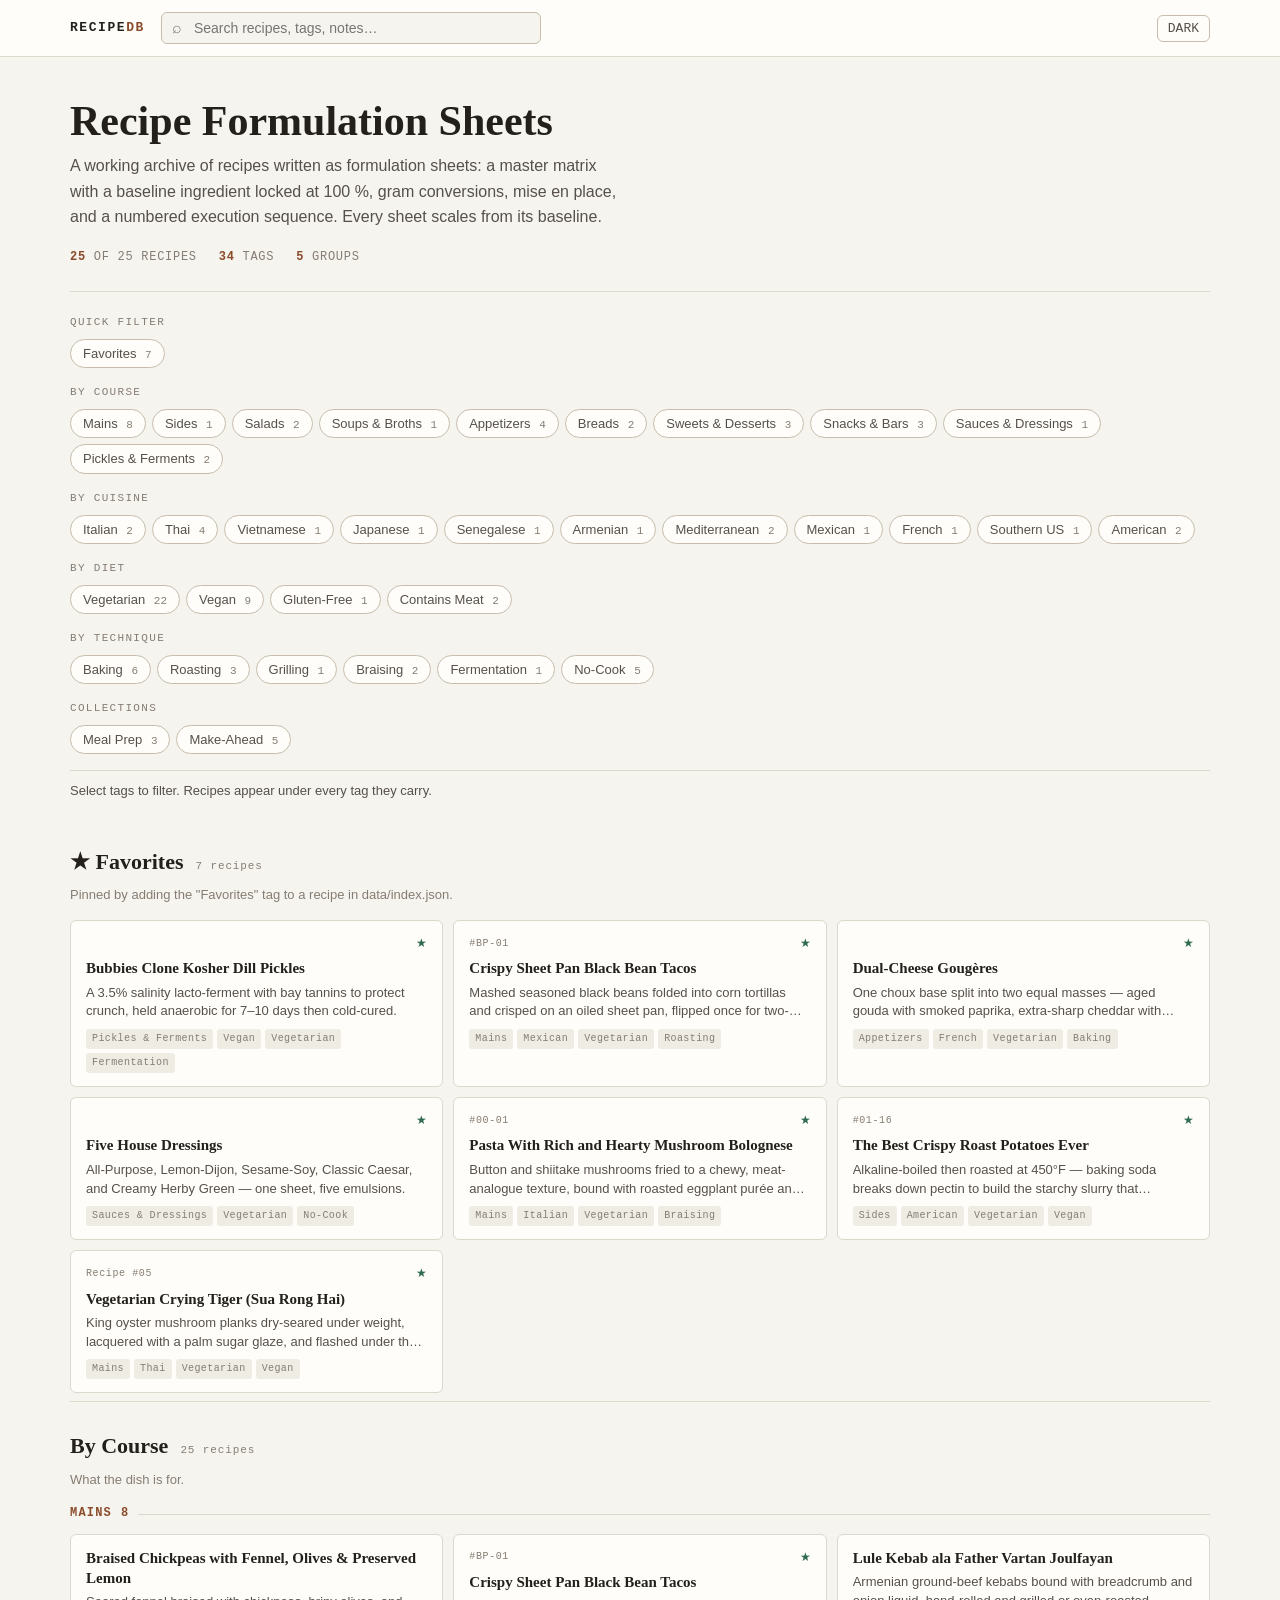
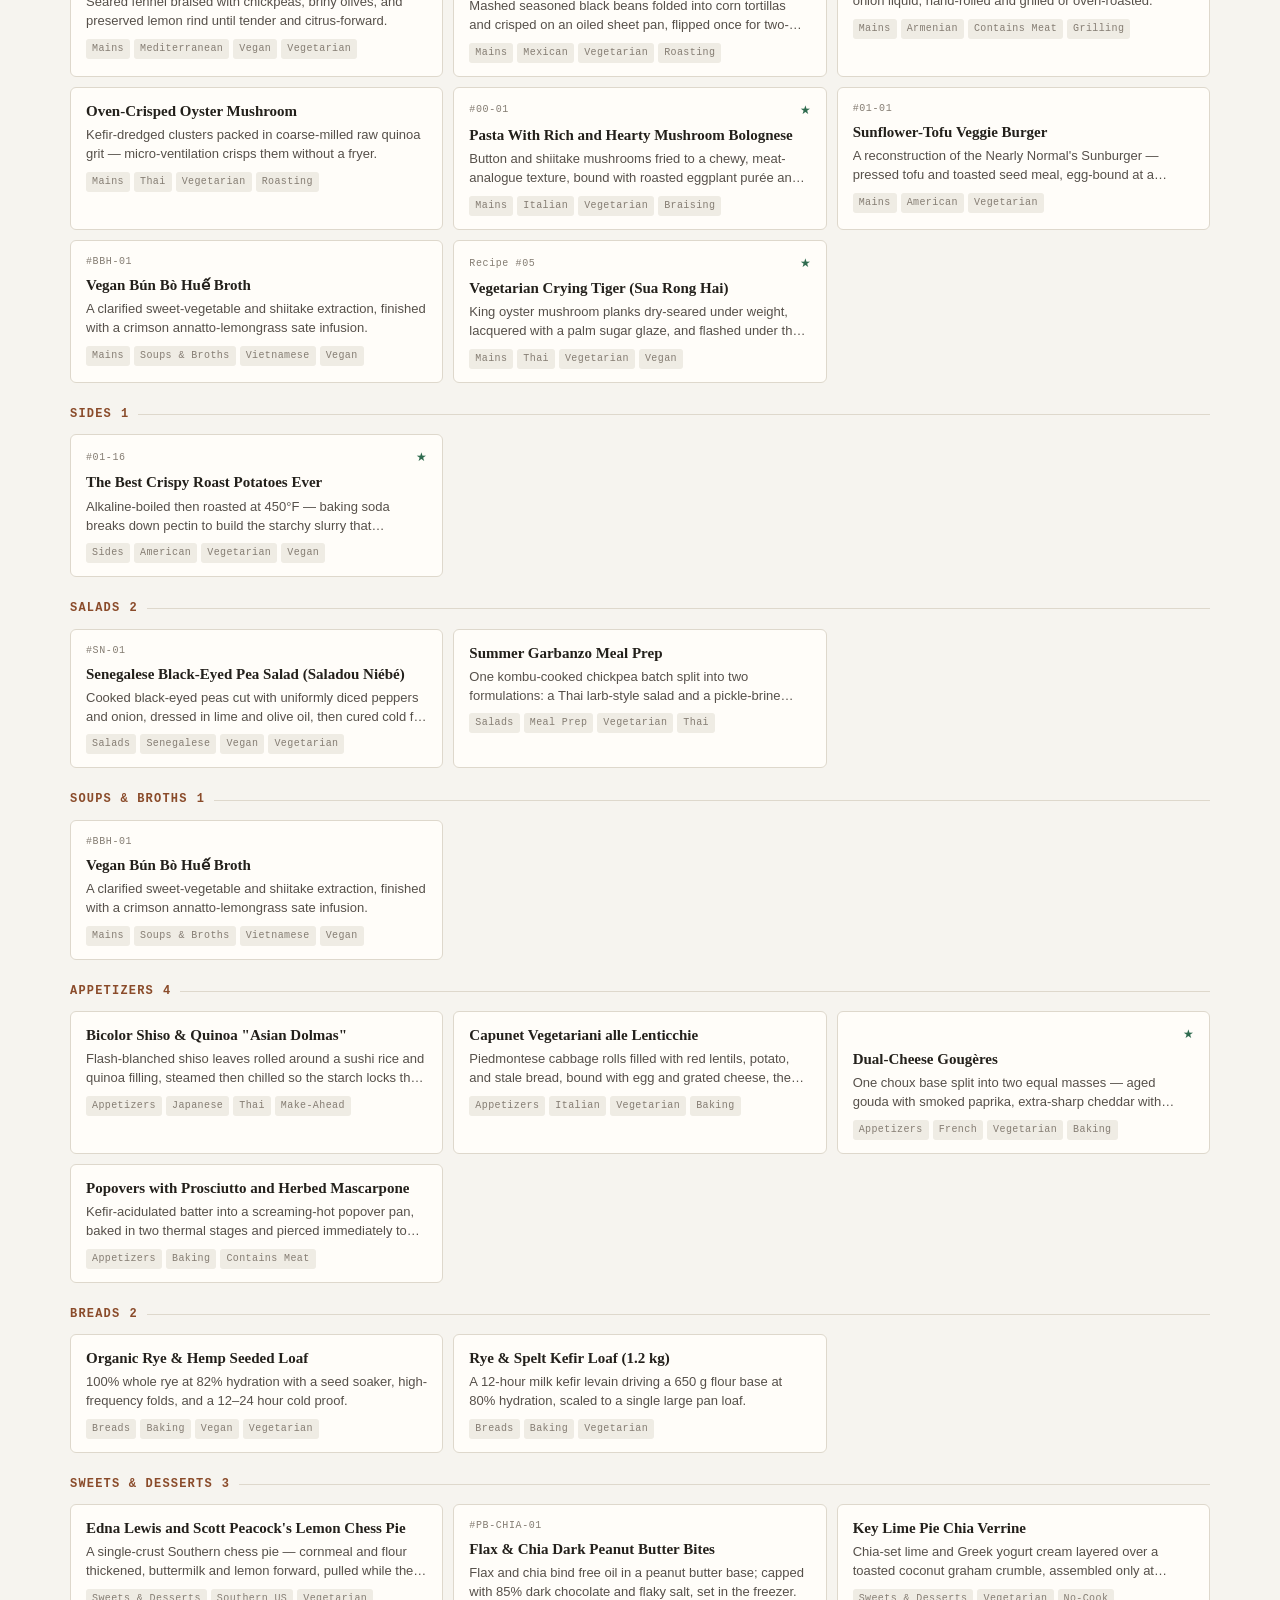
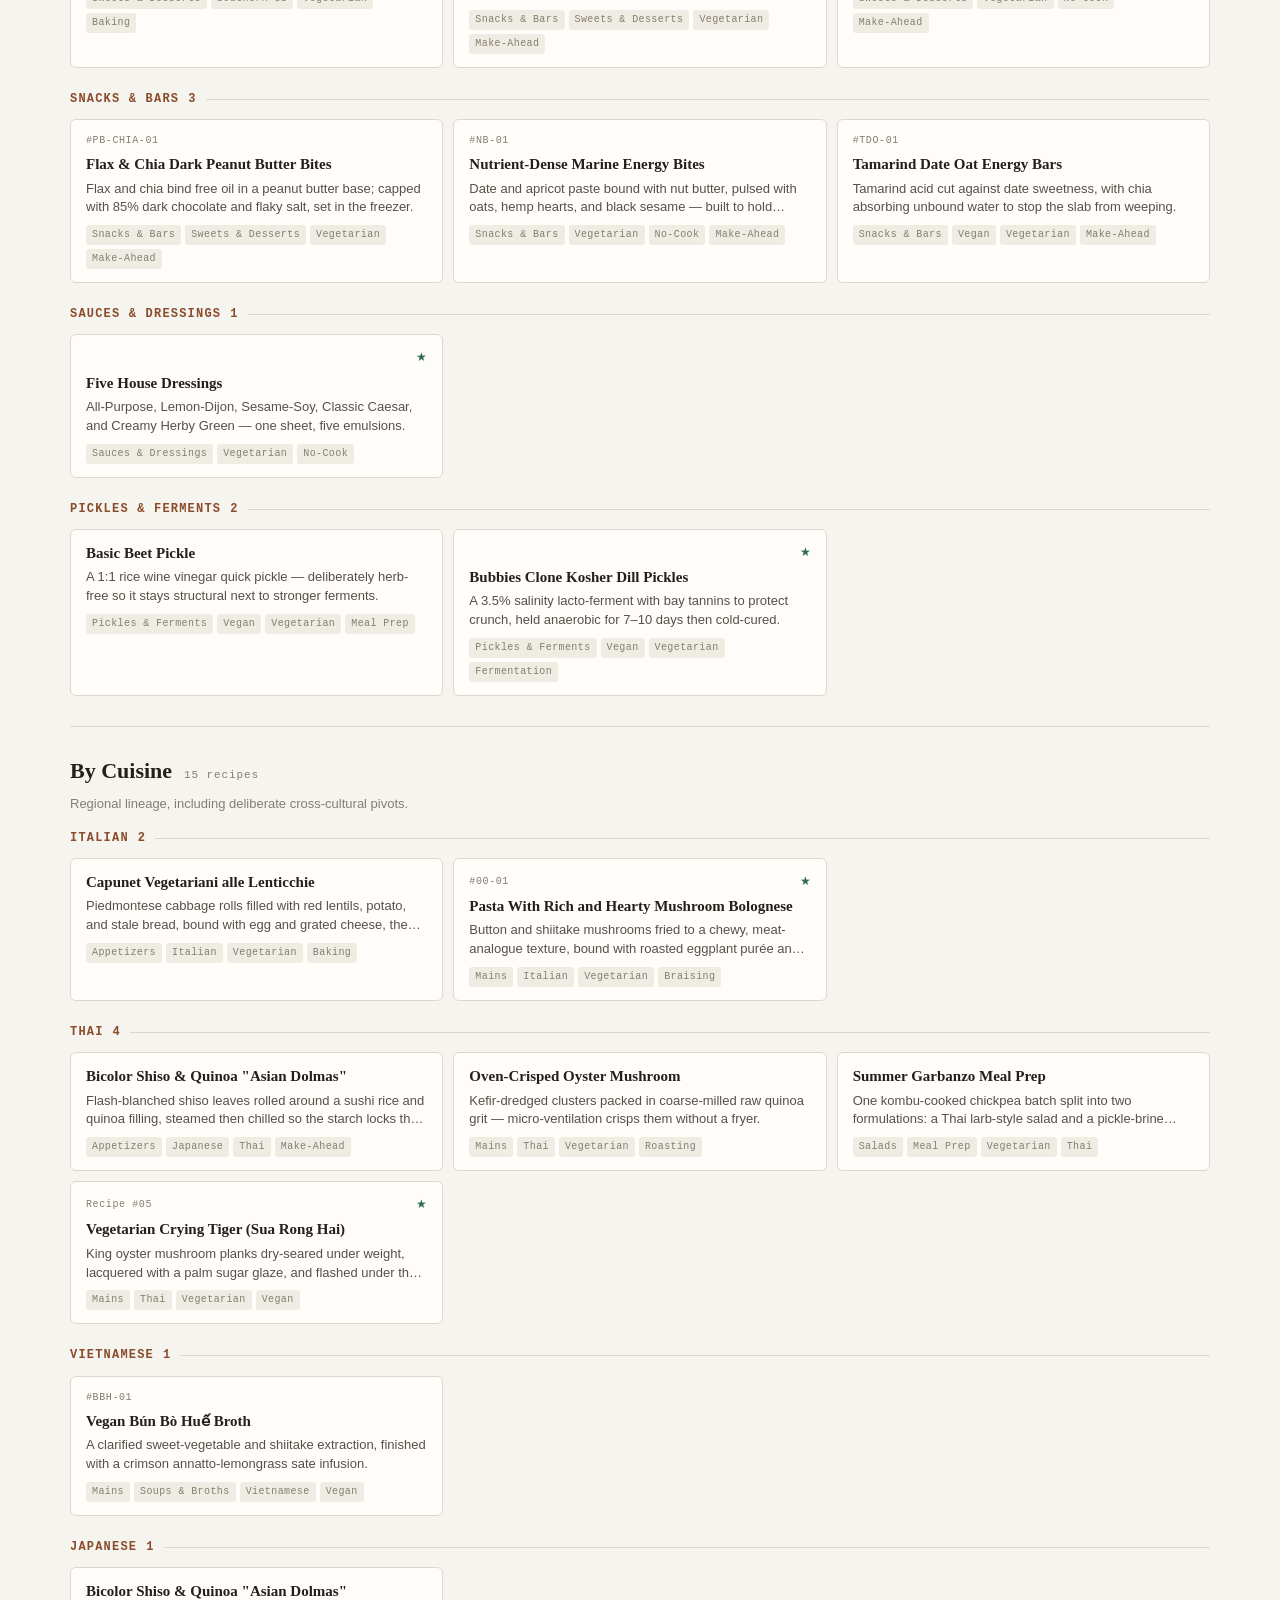
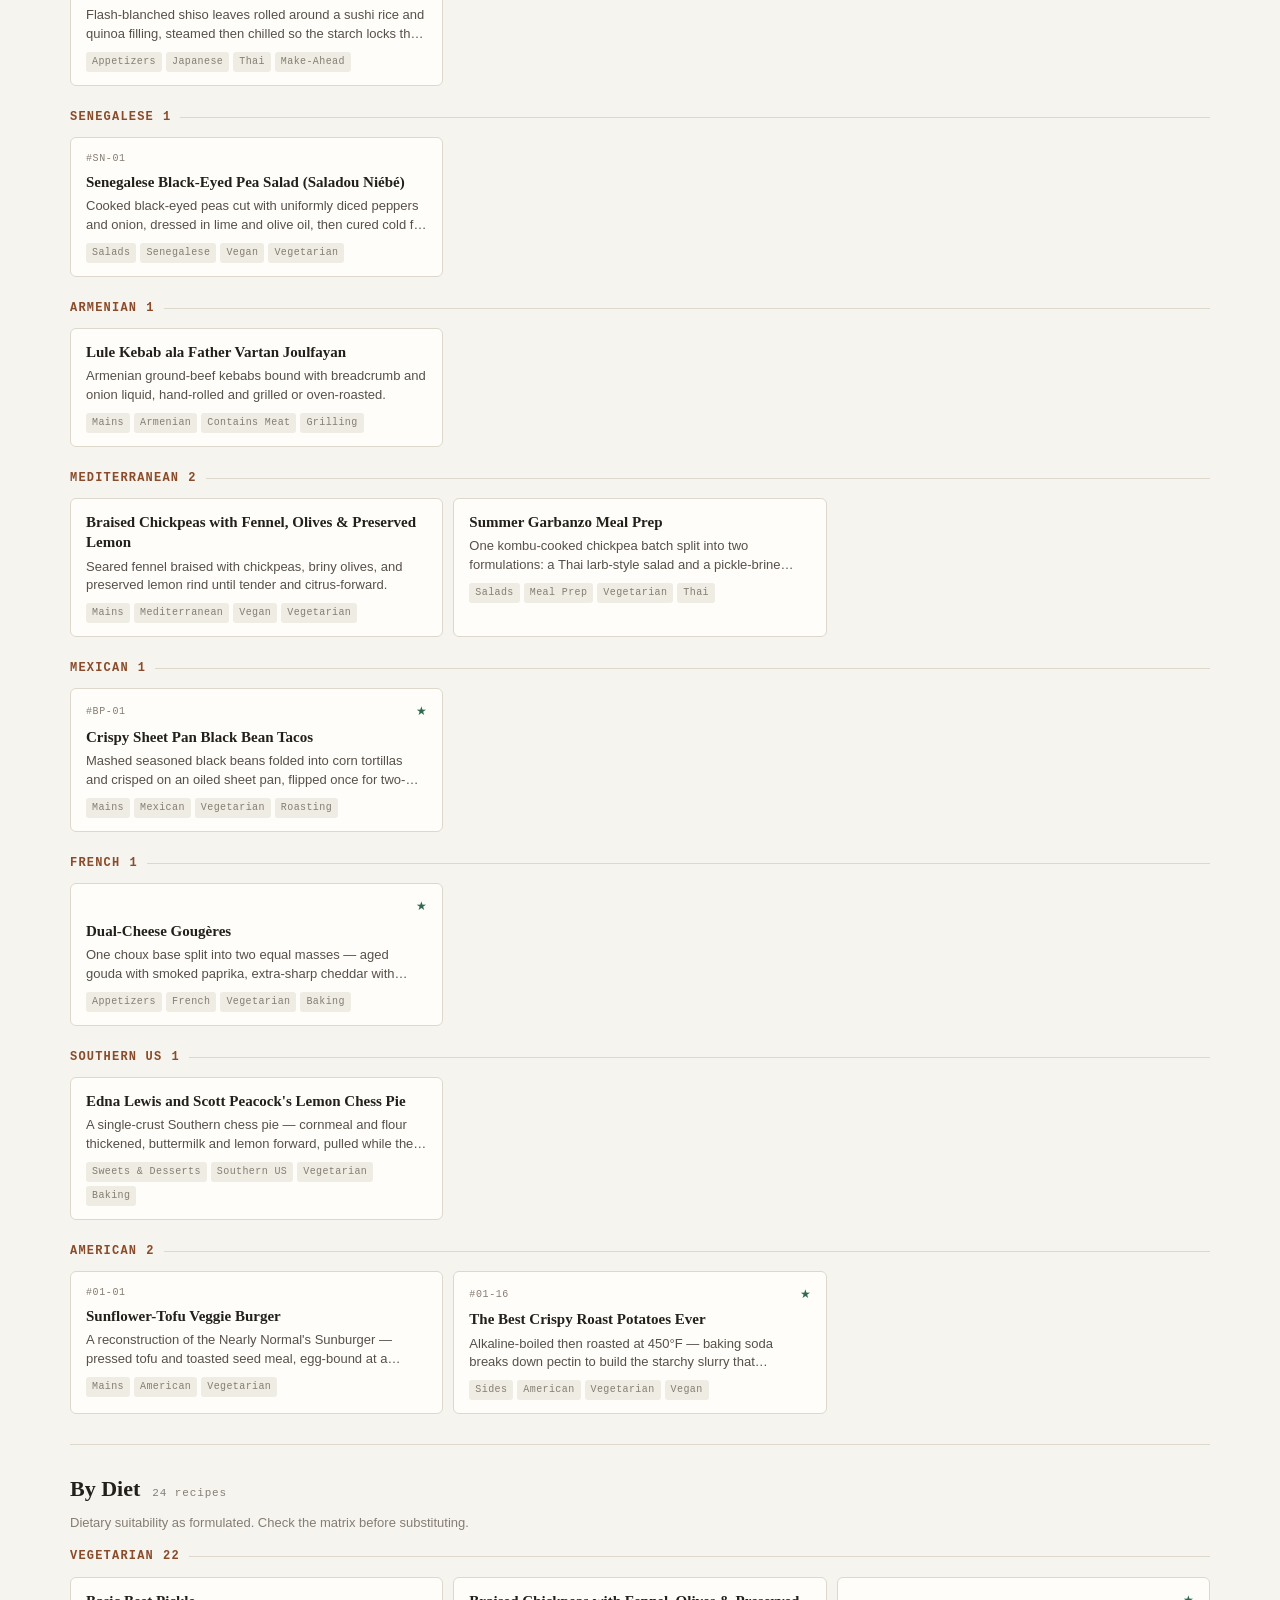
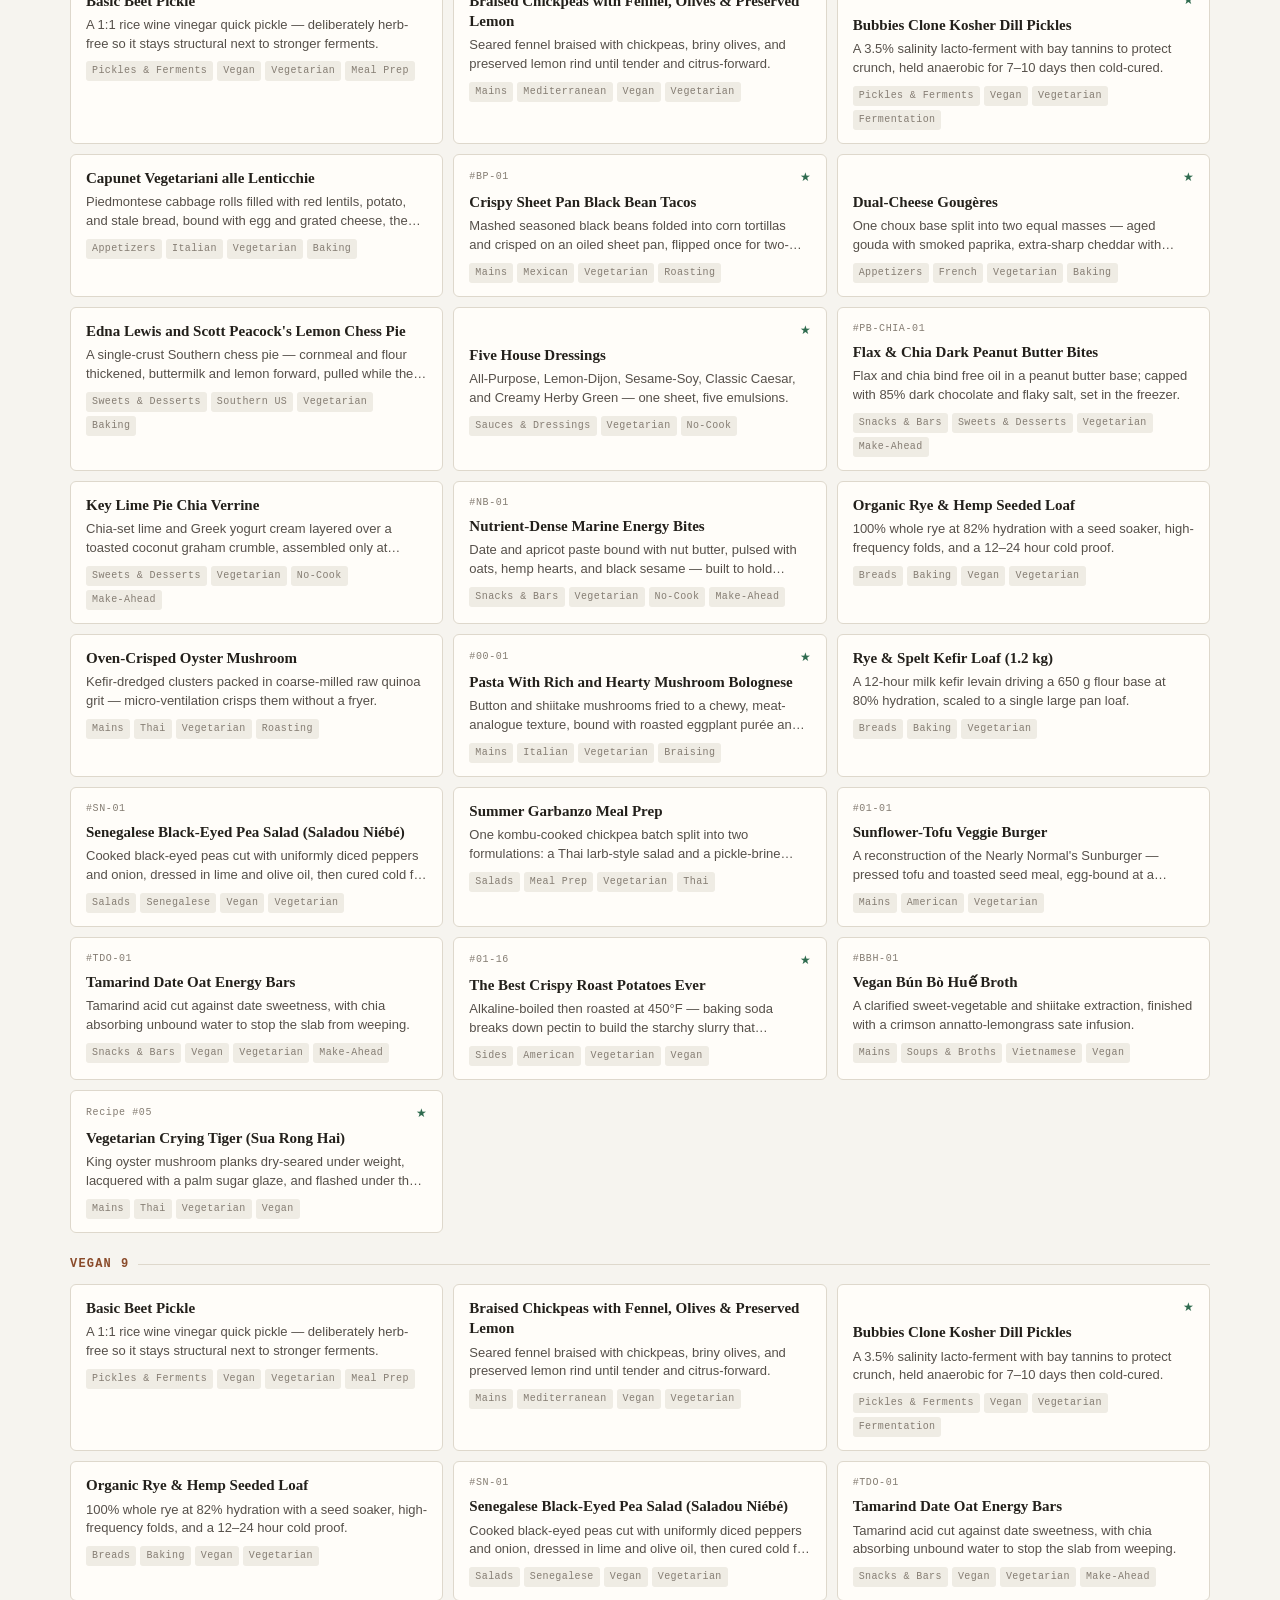
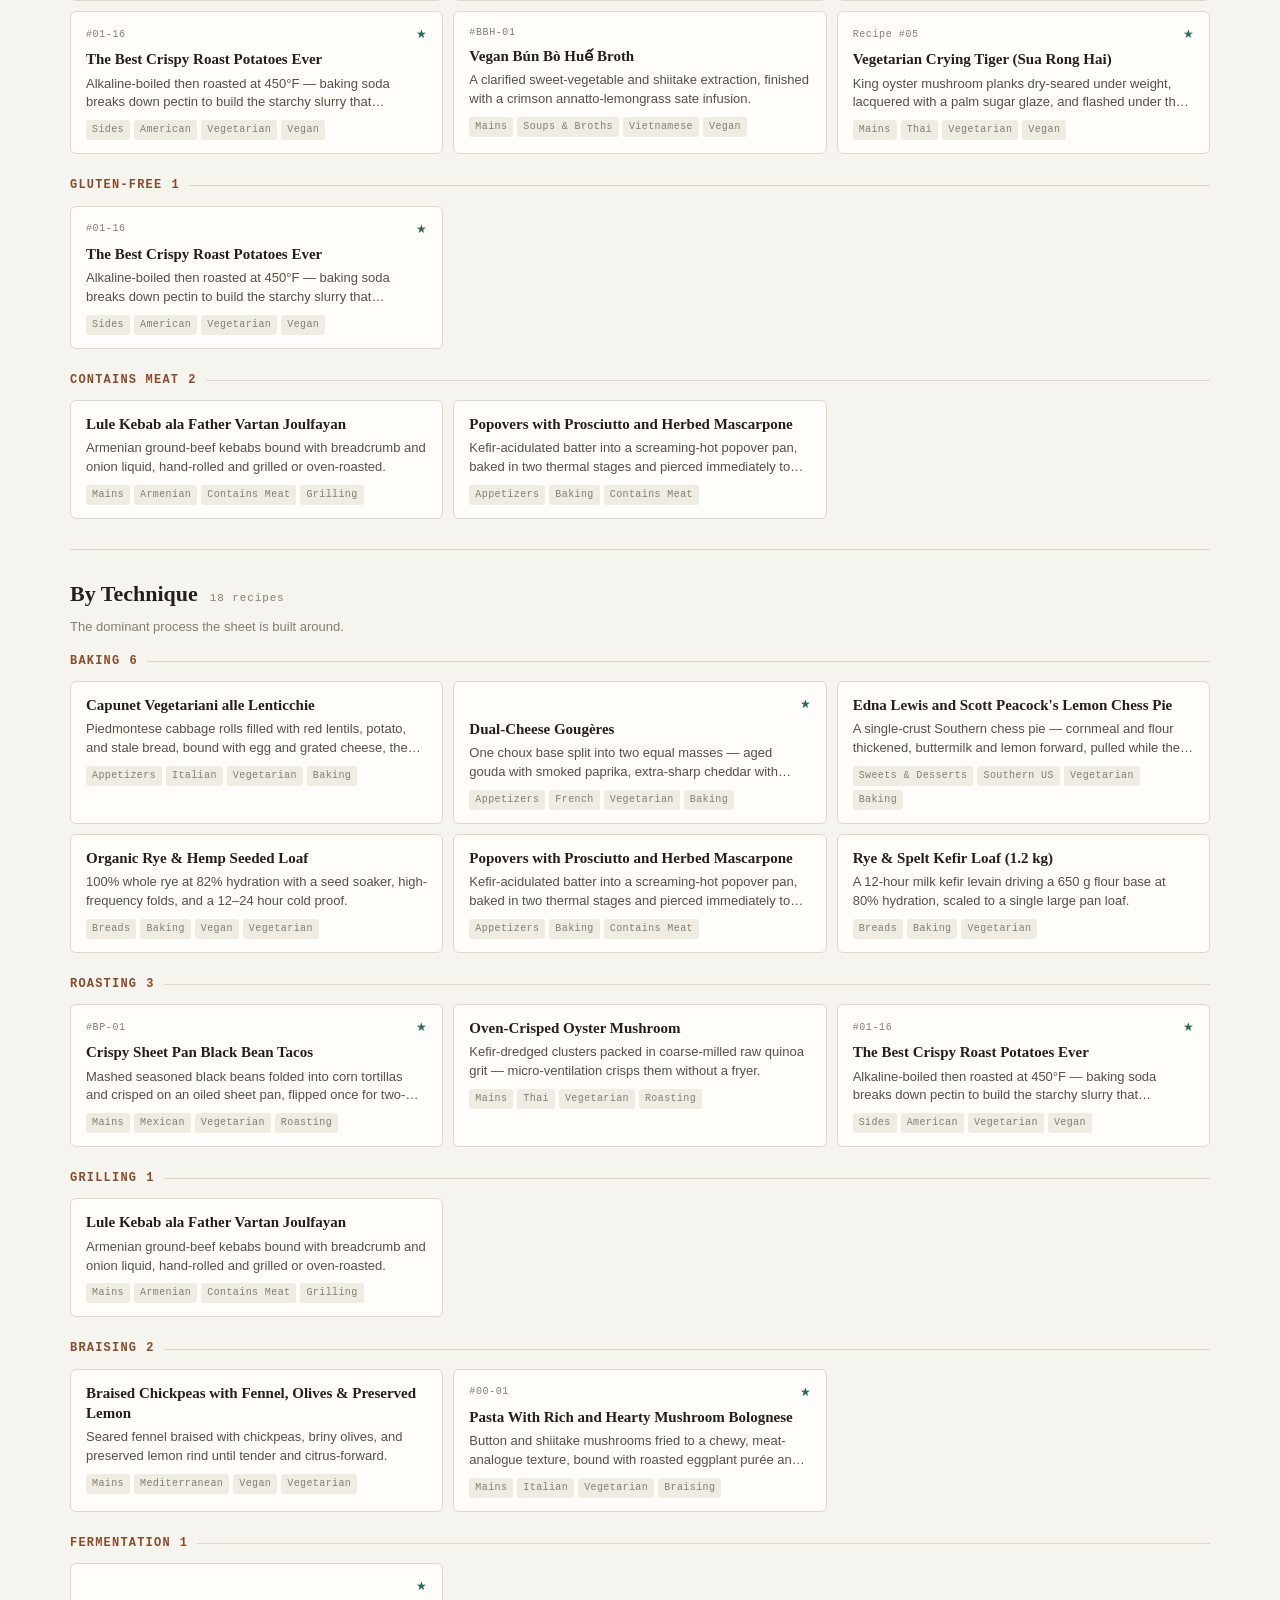
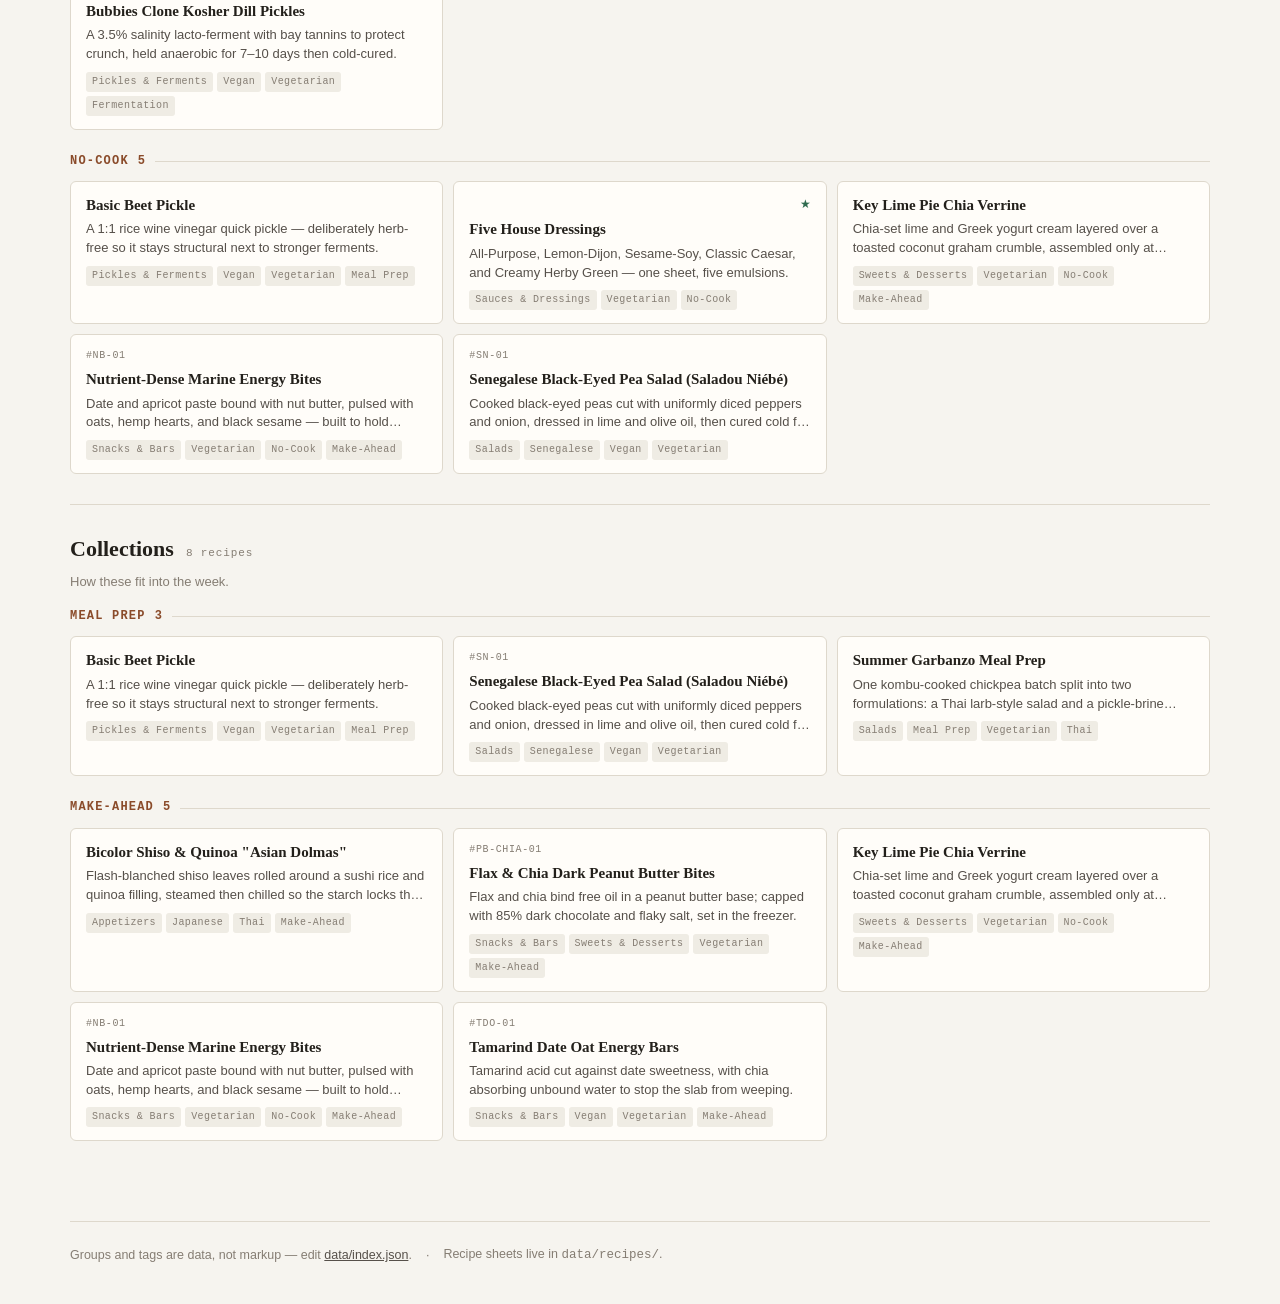
==== index.html @ 5b0e4ebf "Recipe formulation sheet site for GitHub Pages Static site that renders every recipe through a singl" ====
<!doctype html>
<html lang="en">
<head>
<meta charset="utf-8">
<meta name="viewport" content="width=device-width, initial-scale=1">
<title>Recipe Formulation Sheets</title>
<meta name="description" content="A working archive of recipe formulation sheets — baker's-percentage matrices, mise en place, and execution sequences.">
<link rel="stylesheet" href="assets/css/site.css">
<link rel="icon" href="data:image/svg+xml,<svg xmlns='http://www.w3.org/2000/svg' viewBox='0 0 100 100'><text y='.9em' font-size='90'>&#129379;</text></svg>">
</head>
<body>

<header class="masthead">
  <div class="masthead-in">
    <a class="brand" href="index.html">Recipe<span>DB</span></a>
    <div class="search-box">
      <input id="search" type="search" placeholder="Search recipes, tags, notes&hellip;" autocomplete="off" aria-label="Search recipes">
    </div>
    <div class="masthead-spacer"></div>
    <button class="icon-btn" id="theme-btn" type="button">DARK</button>
  </div>
</header>

<main class="wrap">
  <div class="hero">
    <h1>Recipe Formulation Sheets</h1>
    <p>
      A working archive of recipes written as formulation sheets: a master matrix with a
      baseline ingredient locked at 100&nbsp;%, gram conversions, mise en place, and a
      numbered execution sequence. Every sheet scales from its baseline.
    </p>
    <div class="hero-stats" id="hero-stats"></div>
  </div>

  <div class="filters" id="filters"></div>
  <div id="content"><div class="loading">Loading recipes&hellip;</div></div>

  <footer class="foot">
    <span>Groups and tags are data, not markup &mdash; edit <a href="data/index.json">data/index.json</a>.</span>
    <span>&middot;</span>
    <span>Recipe sheets live in <code>data/recipes/</code>.</span>
  </footer>
</main>

<script type="module" src="assets/js/home.js"></script>
</body>
</html>
---- assets/css/site.css ----
/* ============================================================
   Recipe Formulation Sheets — site styles
   Spec-sheet aesthetic: precise, tabular, print-friendly.
   ============================================================ */

:root {
  --bg:            #f6f4ef;
  --bg-panel:      #fffdf9;
  --bg-sunken:     #efece4;
  --bg-hover:      #e9e5db;
  --ink:           #23201b;
  --ink-soft:      #56504a;
  --ink-faint:     #857d73;
  --rule:          #ded8cc;
  --rule-strong:   #c6bdac;
  --accent:        #8a4b2a;
  --accent-soft:   #f0e2d8;
  --accent-ink:    #6d3a1f;
  --baseline:      #2f6b4f;
  --baseline-soft: #dceadf;
  --warn:          #8a6d1f;
  --warn-soft:     #f6edd5;
  --mono: ui-monospace, "SF Mono", "JetBrains Mono", Menlo, Consolas, monospace;
  --sans: "Inter", -apple-system, BlinkMacSystemFont, "Segoe UI", Roboto, sans-serif;
  --serif: "Iowan Old Style", "Palatino Linotype", Palatino, Georgia, serif;
  --radius: 6px;
  --maxw: 1180px;
}

@media (prefers-color-scheme: dark) {
  :root:not([data-theme="light"]) {
    --bg:            #17161a;
    --bg-panel:      #1e1d22;
    --bg-sunken:     #131216;
    --bg-hover:      #2a2831;
    --ink:           #e8e4dd;
    --ink-soft:      #b3aca2;
    --ink-faint:     #837b71;
    --rule:          #322f38;
    --rule-strong:   #46424e;
    --accent:        #d99a6f;
    --accent-soft:   #33261d;
    --accent-ink:    #eeb88a;
    --baseline:      #6dbd94;
    --baseline-soft: #1c2f26;
    --warn:          #d6b45e;
    --warn-soft:     #2e2718;
  }
}

:root[data-theme="dark"] {
  --bg:            #17161a;
  --bg-panel:      #1e1d22;
  --bg-sunken:     #131216;
  --bg-hover:      #2a2831;
  --ink:           #e8e4dd;
  --ink-soft:      #b3aca2;
  --ink-faint:     #837b71;
  --rule:          #322f38;
  --rule-strong:   #46424e;
  --accent:        #d99a6f;
  --accent-soft:   #33261d;
  --accent-ink:    #eeb88a;
  --baseline:      #6dbd94;
  --baseline-soft: #1c2f26;
  --warn:          #d6b45e;
  --warn-soft:     #2e2718;
}

* { box-sizing: border-box; }

body {
  margin: 0;
  background: var(--bg);
  color: var(--ink);
  font-family: var(--sans);
  font-size: 16px;
  line-height: 1.6;
  -webkit-font-smoothing: antialiased;
}

a { color: var(--accent-ink); }

.wrap { max-width: var(--maxw); margin: 0 auto; padding: 0 20px; }
.wrap-narrow { max-width: 900px; }

/* ---------- masthead ---------- */

.masthead {
  border-bottom: 1px solid var(--rule);
  background: var(--bg-panel);
  position: sticky; top: 0; z-index: 50;
}
.masthead-in {
  max-width: var(--maxw); margin: 0 auto; padding: 12px 20px;
  display: flex; align-items: center; gap: 16px; flex-wrap: wrap;
}
.brand {
  font-family: var(--mono); font-size: 13px; letter-spacing: .12em;
  text-transform: uppercase; color: var(--ink); text-decoration: none;
  font-weight: 600; white-space: nowrap;
}
.brand span { color: var(--accent); }
.masthead-spacer { flex: 1 1 auto; }

.icon-btn {
  background: transparent; border: 1px solid var(--rule-strong);
  color: var(--ink-soft); border-radius: var(--radius);
  padding: 6px 10px; font-size: 13px; cursor: pointer;
  font-family: var(--mono); line-height: 1;
}
.icon-btn:hover { background: var(--bg-hover); color: var(--ink); }

/* ---------- search ---------- */

.search-box {
  flex: 1 1 240px; max-width: 380px; position: relative;
}
.search-box input {
  width: 100%; padding: 7px 12px 7px 32px;
  border: 1px solid var(--rule-strong); border-radius: var(--radius);
  background: var(--bg); color: var(--ink);
  font-family: var(--sans); font-size: 14px;
}
.search-box input:focus { outline: 2px solid var(--accent); outline-offset: -1px; }
.search-box::before {
  content: "⌕"; position: absolute; left: 11px; top: 50%;
  transform: translateY(-50%); color: var(--ink-faint); font-size: 16px;
}

/* ---------- home hero ---------- */

.hero { padding: 40px 0 24px; border-bottom: 1px solid var(--rule); }
.hero h1 {
  margin: 0 0 8px; font-family: var(--serif);
  font-size: clamp(28px, 4.5vw, 42px); line-height: 1.15; font-weight: 600;
}
.hero p { margin: 0; color: var(--ink-soft); max-width: 62ch; }
.hero-stats {
  margin-top: 18px; display: flex; gap: 22px; flex-wrap: wrap;
  font-family: var(--mono); font-size: 12px; color: var(--ink-faint);
  letter-spacing: .06em; text-transform: uppercase;
}
.hero-stats b { color: var(--accent); font-weight: 600; }

/* ---------- filter bar ---------- */

.filters { padding: 22px 0 6px; }
.filter-group { margin-bottom: 16px; }
.filter-group-label {
  font-family: var(--mono); font-size: 11px; letter-spacing: .12em;
  text-transform: uppercase; color: var(--ink-faint); margin-bottom: 7px;
}
.chips { display: flex; flex-wrap: wrap; gap: 6px; }
.chip {
  border: 1px solid var(--rule-strong); background: var(--bg-panel);
  color: var(--ink-soft); border-radius: 999px;
  padding: 4px 12px; font-size: 13px; cursor: pointer;
  font-family: var(--sans); line-height: 1.5; white-space: nowrap;
  transition: background .12s, color .12s, border-color .12s;
}
.chip:hover { background: var(--bg-hover); color: var(--ink); }
.chip .n { color: var(--ink-faint); font-family: var(--mono); font-size: 11px; margin-left: 5px; }
.chip[aria-pressed="true"] {
  background: var(--accent); border-color: var(--accent); color: #fff;
}
.chip[aria-pressed="true"] .n { color: rgba(255,255,255,.75); }
.chip.chip-fav[aria-pressed="true"] { background: var(--baseline); border-color: var(--baseline); }

.active-bar {
  display: flex; align-items: center; gap: 10px; flex-wrap: wrap;
  padding: 10px 0; border-top: 1px solid var(--rule);
  font-size: 13px; color: var(--ink-soft);
}
.active-bar .clear {
  background: none; border: none; color: var(--accent-ink);
  cursor: pointer; font-size: 13px; text-decoration: underline; padding: 0;
}
.match-mode {
  display: inline-flex; border: 1px solid var(--rule-strong);
  border-radius: var(--radius); overflow: hidden;
}
.match-mode button {
  background: var(--bg-panel); border: none; color: var(--ink-soft);
  font-family: var(--mono); font-size: 11px; letter-spacing: .08em;
  padding: 4px 10px; cursor: pointer; text-transform: uppercase;
}
.match-mode button[aria-pressed="true"] { background: var(--accent); color: #fff; }

/* ---------- recipe groups ---------- */

.group { padding: 26px 0 8px; border-top: 1px solid var(--rule); }
.group:first-of-type { border-top: none; }
.group-head { display: flex; align-items: baseline; gap: 12px; margin-bottom: 14px; }
.group-head h2 {
  margin: 0; font-family: var(--serif); font-size: 22px; font-weight: 600;
}
.group-head .count {
  font-family: var(--mono); font-size: 11px; color: var(--ink-faint);
  letter-spacing: .08em;
}
.group-sub { margin: -8px 0 14px; color: var(--ink-faint); font-size: 13px; }

.tag-block { margin-bottom: 22px; }
.tag-block h3 {
  margin: 0 0 10px; font-family: var(--mono); font-size: 12px;
  letter-spacing: .1em; text-transform: uppercase; color: var(--accent);
  font-weight: 600;
  display: flex; align-items: center; gap: 9px;
}
.tag-block h3::after {
  content: ""; flex: 1; height: 1px; background: var(--rule);
}

.card-grid {
  display: grid; gap: 10px;
  grid-template-columns: repeat(auto-fill, minmax(280px, 1fr));
}

.card {
  display: block; text-decoration: none; color: inherit;
  background: var(--bg-panel); border: 1px solid var(--rule);
  border-radius: var(--radius); padding: 13px 15px;
  transition: border-color .12s, transform .12s, box-shadow .12s;
}
.card:hover {
  border-color: var(--accent); transform: translateY(-1px);
  box-shadow: 0 3px 10px rgba(0,0,0,.07);
}
.card-top {
  display: flex; align-items: center; gap: 8px; margin-bottom: 5px;
}
.card-id {
  font-family: var(--mono); font-size: 10px; color: var(--ink-faint);
  letter-spacing: .06em;
}
.card-fav { color: var(--baseline); font-size: 12px; margin-left: auto; }
.card h4 {
  margin: 0 0 5px; font-size: 15px; font-weight: 600; line-height: 1.35;
  font-family: var(--serif);
}
.card p {
  margin: 0; font-size: 13px; color: var(--ink-soft); line-height: 1.45;
  display: -webkit-box; -webkit-line-clamp: 2; -webkit-box-orient: vertical;
  overflow: hidden;
}
.card-tags {
  margin-top: 8px; display: flex; flex-wrap: wrap; gap: 4px;
}
.card-tags span {
  font-size: 10px; font-family: var(--mono); letter-spacing: .04em;
  color: var(--ink-faint); background: var(--bg-sunken);
  border-radius: 3px; padding: 2px 6px;
}

.empty {
  padding: 40px 0; text-align: center; color: var(--ink-faint);
}

/* ---------- recipe page ---------- */

.sheet { padding: 32px 0 60px; }

.sheet-head { border-bottom: 2px solid var(--rule-strong); padding-bottom: 18px; margin-bottom: 8px; }
.sheet-kicker {
  font-family: var(--mono); font-size: 11px; letter-spacing: .16em;
  text-transform: uppercase; color: var(--accent); margin-bottom: 8px;
}
.sheet-head h1 {
  margin: 0 0 4px; font-family: var(--serif); font-weight: 600;
  font-size: clamp(26px, 4vw, 38px); line-height: 1.15;
}
.sheet-sub {
  font-family: var(--mono); font-size: 12px; color: var(--ink-faint);
  letter-spacing: .1em; text-transform: uppercase; margin-bottom: 16px;
}

.meta-grid {
  display: grid; gap: 2px 26px;
  grid-template-columns: repeat(auto-fit, minmax(230px, 1fr));
  font-size: 13.5px;
}
.meta-grid div { display: flex; gap: 7px; padding: 2px 0; }
.meta-grid dt {
  font-family: var(--mono); font-size: 11px; letter-spacing: .07em;
  text-transform: uppercase; color: var(--ink-faint);
  margin: 0; white-space: nowrap; padding-top: 3px;
}
.meta-grid dd { margin: 0; color: var(--ink-soft); }
.meta-grid dd a { color: var(--accent-ink); }
.meta-grid .full { grid-column: 1 / -1; }

.status-pill {
  display: inline-block; font-family: var(--mono); font-size: 10.5px;
  letter-spacing: .09em; text-transform: uppercase; padding: 2px 8px;
  border-radius: 3px; border: 1px solid currentColor;
}
.status-pill.proto { color: var(--warn); background: var(--warn-soft); }
.status-pill.prod  { color: var(--baseline); background: var(--baseline-soft); }

.sheet-tags { margin-top: 16px; display: flex; flex-wrap: wrap; gap: 5px; }
.sheet-tags a {
  font-size: 11px; font-family: var(--mono); letter-spacing: .05em;
  color: var(--ink-soft); background: var(--bg-sunken);
  border: 1px solid var(--rule); border-radius: 3px;
  padding: 3px 8px; text-decoration: none;
}
.sheet-tags a:hover { border-color: var(--accent); color: var(--accent-ink); }

/* banner */
.banner {
  margin: 20px 0; padding: 12px 15px; border-radius: var(--radius);
  border: 1px solid var(--warn); background: var(--warn-soft);
  font-size: 13.5px; line-height: 1.55; color: var(--ink);
}
.banner b {
  display: block; font-family: var(--mono); font-size: 11px;
  letter-spacing: .1em; text-transform: uppercase; color: var(--warn);
  margin-bottom: 4px;
}

/* section */
.sec { margin-top: 38px; }
.sec > h2 {
  margin: 0 0 14px; font-family: var(--serif); font-size: 21px; font-weight: 600;
  padding-bottom: 7px; border-bottom: 1px solid var(--rule-strong);
  display: flex; align-items: baseline; gap: 10px;
}
.sec > h3 {
  margin: 22px 0 10px; font-family: var(--mono); font-size: 12px;
  letter-spacing: .1em; text-transform: uppercase; color: var(--accent);
}
.sec p { margin: 0 0 12px; }
.principle {
  background: var(--bg-sunken); border-left: 3px solid var(--accent);
  padding: 11px 15px; font-size: 13.5px; color: var(--ink-soft);
  line-height: 1.55; border-radius: 0 var(--radius) var(--radius) 0;
  margin-bottom: 16px;
}
.principle b { color: var(--ink); }

.footnote {
  font-size: 12.5px; color: var(--ink-faint); line-height: 1.5;
  margin-top: 10px; padding-left: 2px;
}

/* spec strip */
.spec-strip {
  display: grid; gap: 1px; background: var(--rule);
  border: 1px solid var(--rule); border-radius: var(--radius);
  overflow: hidden; grid-template-columns: repeat(auto-fit, minmax(150px, 1fr));
  margin-bottom: 18px;
}
.spec-strip div { background: var(--bg-panel); padding: 10px 13px; }
.spec-strip dt {
  font-family: var(--mono); font-size: 10px; letter-spacing: .1em;
  text-transform: uppercase; color: var(--ink-faint); margin-bottom: 3px;
}
.spec-strip dd { margin: 0; font-size: 14px; }

/* ---------- scaler ---------- */

.scaler {
  display: flex; align-items: center; gap: 10px; flex-wrap: wrap;
  background: var(--bg-panel); border: 1px solid var(--rule);
  border-radius: var(--radius); padding: 10px 14px; margin-bottom: 14px;
}
.scaler-label {
  font-family: var(--mono); font-size: 11px; letter-spacing: .09em;
  text-transform: uppercase; color: var(--ink-faint);
}
.scale-steps { display: inline-flex; border: 1px solid var(--rule-strong); border-radius: var(--radius); overflow: hidden; }
.scale-steps button {
  background: var(--bg); border: none; border-right: 1px solid var(--rule-strong);
  color: var(--ink-soft); font-family: var(--mono); font-size: 12px;
  padding: 5px 11px; cursor: pointer;
}
.scale-steps button:last-child { border-right: none; }
.scale-steps button:hover { background: var(--bg-hover); color: var(--ink); }
.scale-steps button[aria-pressed="true"] { background: var(--accent); color: #fff; }
.scaler input[type="number"] {
  width: 92px; padding: 5px 8px; border: 1px solid var(--rule-strong);
  border-radius: var(--radius); background: var(--bg); color: var(--ink);
  font-family: var(--mono); font-size: 13px;
}
.scaler .baseline-note {
  font-size: 12px; color: var(--ink-faint); margin-left: auto;
}
.scaler .baseline-note b { color: var(--baseline); font-family: var(--mono); }

/* ---------- tables ---------- */

.table-scroll {
  overflow-x: auto; border: 1px solid var(--rule);
  border-radius: var(--radius); background: var(--bg-panel);
  -webkit-overflow-scrolling: touch;
}
table.fm {
  width: 100%; border-collapse: collapse; font-size: 13.5px;
  min-width: 720px;
}
table.fm th {
  text-align: left; padding: 9px 12px; background: var(--bg-sunken);
  font-family: var(--mono); font-size: 10.5px; letter-spacing: .07em;
  text-transform: uppercase; color: var(--ink-soft); font-weight: 600;
  border-bottom: 1px solid var(--rule-strong); white-space: nowrap;
  position: sticky; top: 0;
}
table.fm td {
  padding: 9px 12px; border-bottom: 1px solid var(--rule);
  vertical-align: top; line-height: 1.45;
}
table.fm tr:last-child td { border-bottom: none; }
table.fm tbody tr:hover { background: var(--bg-sunken); }

table.fm td.c-id {
  font-family: var(--mono); font-size: 11.5px; color: var(--ink-faint);
  white-space: nowrap; letter-spacing: .03em;
}
table.fm td.c-name { font-weight: 500; min-width: 190px; }
table.fm td.c-vol  { font-family: var(--mono); font-size: 12.5px; color: var(--ink-soft); white-space: nowrap; }
table.fm td.c-mass { font-family: var(--mono); font-size: 13px; white-space: nowrap; font-variant-numeric: tabular-nums; }
table.fm td.c-pct  { font-family: var(--mono); font-size: 12.5px; color: var(--ink-soft); white-space: nowrap; font-variant-numeric: tabular-nums; }
table.fm td.c-role { color: var(--ink-soft); font-size: 13px; min-width: 240px; }

table.fm tr.is-baseline { background: var(--baseline-soft); }
table.fm tr.is-baseline:hover { background: var(--baseline-soft); }
table.fm tr.is-baseline td.c-id,
table.fm tr.is-baseline td.c-mass,
table.fm tr.is-baseline td.c-pct { color: var(--baseline); font-weight: 600; }
table.fm tr.is-baseline td.c-name { font-weight: 600; }

table.fm tr.is-total td {
  border-top: 2px solid var(--rule-strong); background: var(--bg-sunken);
  font-weight: 600;
}
table.fm tr.is-total td.c-id {
  font-family: var(--mono); letter-spacing: .09em; color: var(--ink);
}
.est { color: var(--warn); font-family: var(--mono); cursor: help; }

/* group label rows (category-style matrices) */
table.fm tr.grp td {
  background: var(--bg-sunken); font-family: var(--mono);
  font-size: 10.5px; letter-spacing: .1em; text-transform: uppercase;
  color: var(--accent); font-weight: 600; padding: 7px 12px;
}

/* ---------- mise / execution ---------- */

ul.mise { list-style: none; padding: 0; margin: 0; }
ul.mise li {
  padding: 11px 0 11px 0; border-bottom: 1px solid var(--rule);
  line-height: 1.6; font-size: 14.5px;
}
ul.mise li:last-child { border-bottom: none; }
ul.mise b {
  display: block; margin-bottom: 3px; color: var(--ink); font-weight: 600;
}

ol.exec { list-style: none; padding: 0; margin: 0; counter-reset: step; }
ol.exec > li {
  counter-increment: step; position: relative;
  padding: 0 0 18px 46px; margin-bottom: 4px;
}
ol.exec > li::before {
  content: counter(step, decimal-leading-zero);
  position: absolute; left: 0; top: 1px;
  font-family: var(--mono); font-size: 12px; font-weight: 600;
  color: var(--accent); background: var(--accent-soft);
  border-radius: var(--radius); padding: 4px 8px; line-height: 1;
  min-width: 30px; text-align: center;
}
ol.exec > li:not(:last-child)::after {
  content: ""; position: absolute; left: 15px; top: 26px; bottom: 6px;
  width: 1px; background: var(--rule);
}
.exec-name {
  font-weight: 600; font-size: 15.5px; display: block; margin-bottom: 2px;
  font-family: var(--serif);
}
.exec-params {
  font-family: var(--mono); font-size: 11.5px; color: var(--accent);
  letter-spacing: .04em; display: block; margin-bottom: 6px;
}
.exec-body { color: var(--ink-soft); line-height: 1.62; font-size: 14.5px; }
.exec-body p { margin: 0 0 8px; }
.exec-body ul { margin: 6px 0 0; padding-left: 20px; }
.exec-body li { margin-bottom: 4px; }

/* directive */
.directive {
  margin-top: 26px; padding: 14px 17px; border-radius: var(--radius);
  border: 1px solid var(--accent); background: var(--accent-soft);
  font-size: 14px; line-height: 1.6;
}
.directive b {
  display: block; font-family: var(--mono); font-size: 11px;
  letter-spacing: .11em; text-transform: uppercase; color: var(--accent);
  margin-bottom: 5px;
}

/* generic lists */
ul.plain { padding-left: 20px; margin: 0; }
ul.plain li { margin-bottom: 8px; line-height: 1.6; }
ul.plain b { color: var(--ink); }

/* ---------- toc / sidebar nav ---------- */

.sheet-nav {
  position: sticky; top: 57px; z-index: 20;
  background: var(--bg); border-bottom: 1px solid var(--rule);
  margin-bottom: 4px; overflow-x: auto; white-space: nowrap;
}
.sheet-nav-in { display: flex; gap: 2px; padding: 7px 0; }
.sheet-nav a {
  font-family: var(--mono); font-size: 11px; letter-spacing: .07em;
  text-transform: uppercase; color: var(--ink-faint); text-decoration: none;
  padding: 5px 10px; border-radius: var(--radius); white-space: nowrap;
}
.sheet-nav a:hover { background: var(--bg-hover); color: var(--ink); }

/* ---------- footer ---------- */

.foot {
  border-top: 1px solid var(--rule); margin-top: 50px; padding: 22px 0 40px;
  font-size: 12.5px; color: var(--ink-faint);
  display: flex; gap: 14px; flex-wrap: wrap; align-items: center;
}
.foot a { color: var(--ink-soft); }

.loading { padding: 60px 0; text-align: center; color: var(--ink-faint); font-family: var(--mono); font-size: 13px; }
.error-box {
  margin: 40px 0; padding: 16px 18px; border-radius: var(--radius);
  border: 1px solid var(--warn); background: var(--warn-soft); font-size: 14px;
}
.error-box code { font-family: var(--mono); font-size: 12.5px; }

/* ---------- print ---------- */

@media print {
  :root { --bg: #fff; --bg-panel: #fff; --bg-sunken: #f4f4f4; --ink: #000; --ink-soft: #333; --rule: #ccc; }
  body { background: #fff; font-size: 10.5pt; }
  .masthead, .sheet-nav, .scaler, .foot, .icon-btn { display: none !important; }
  .table-scroll { overflow: visible; border: 1px solid #bbb; }
  table.fm { min-width: 0; font-size: 9pt; }
  table.fm th { position: static; }
  .sec { break-inside: avoid-page; margin-top: 22px; }
  ol.exec > li { break-inside: avoid; }
  a { text-decoration: none; color: #000; }
  .card { break-inside: avoid; }
}

@media (max-width: 640px) {
  .hero { padding: 26px 0 18px; }
  .sheet { padding: 22px 0 40px; }
  .card-grid { grid-template-columns: 1fr; }
  .scaler .baseline-note { margin-left: 0; width: 100%; }
  ol.exec > li { padding-left: 38px; }
}
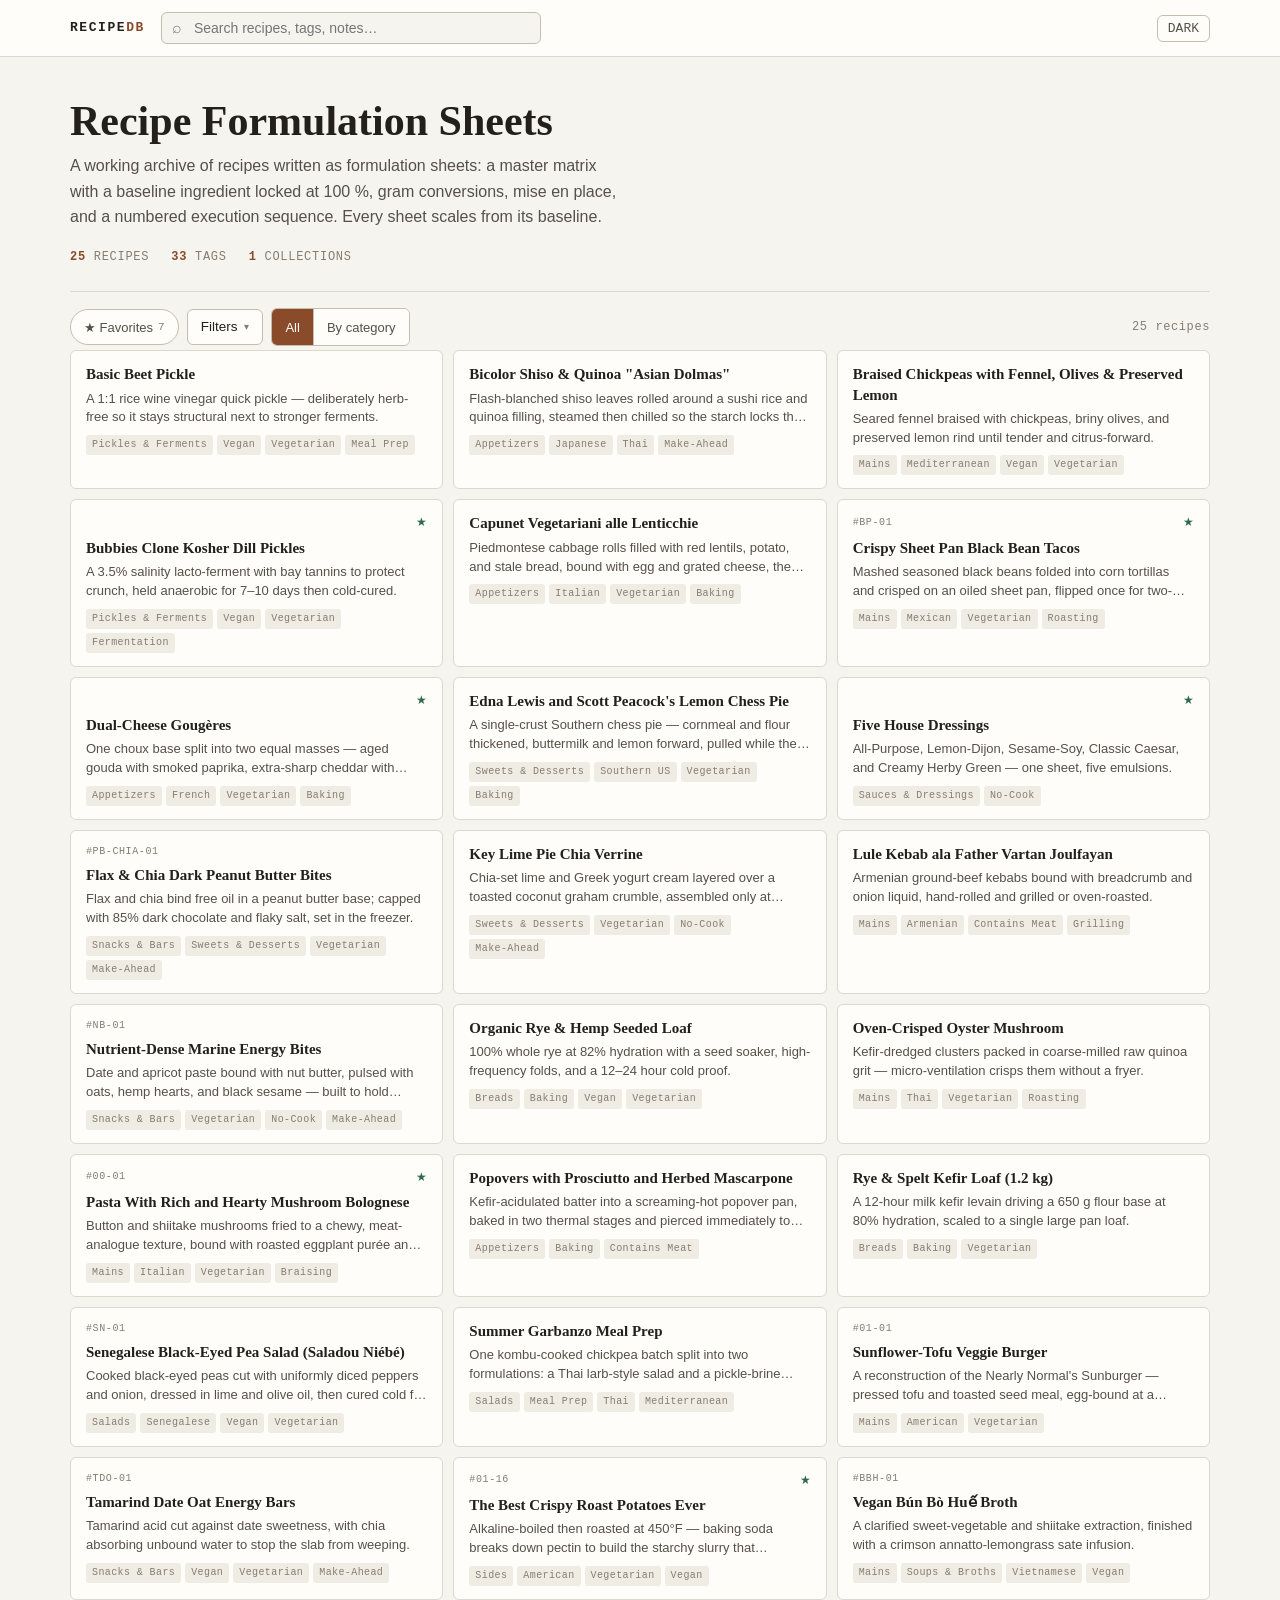
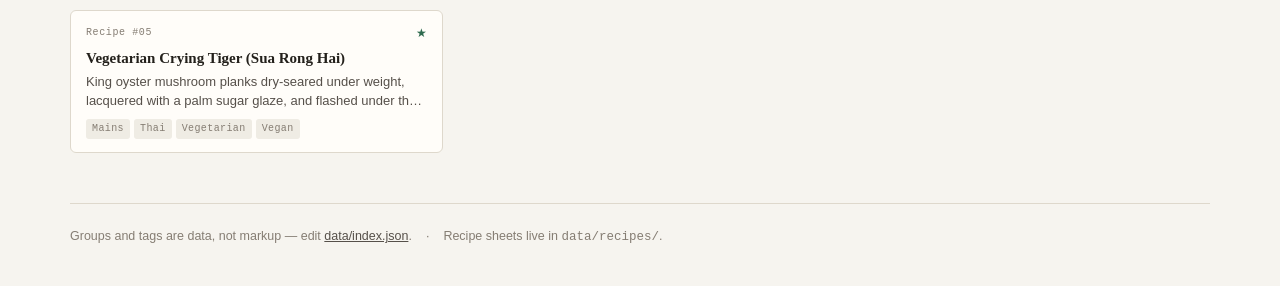
==== commit 1cca961b: "Make the home page a recipe picker, not a taxonomy tour The grouped default rendered every recipe on" ====
--- a/index.html
+++ b/index.html
@@ -32,7 +32,8 @@
     <div class="hero-stats" id="hero-stats"></div>
   </div>
 
-  <div class="filters" id="filters"></div>
+  <div class="toolbar" id="toolbar"></div>
+  <div class="filter-panel" id="filter-panel" hidden></div>
   <div id="content"><div class="loading">Loading recipes&hellip;</div></div>
 
   <footer class="foot">
--- a/assets/css/site.css
+++ b/assets/css/site.css
@@ -143,49 +143,98 @@
 }
 .hero-stats b { color: var(--accent); font-weight: 600; }
 
-/* ---------- filter bar ---------- */
-
-.filters { padding: 22px 0 6px; }
-.filter-group { margin-bottom: 16px; }
+/* ---------- toolbar + filter panel ---------- */
+
+.toolbar { padding: 16px 0 4px; }
+.toolbar-row {
+  display: flex; align-items: center; gap: 8px; flex-wrap: wrap;
+}
+
+.tool-btn {
+  display: inline-flex; align-items: center; gap: 7px;
+  border: 1px solid var(--rule-strong); background: var(--bg-panel);
+  color: var(--ink); border-radius: var(--radius);
+  padding: 7px 13px; font-size: 13.5px; cursor: pointer;
+  font-family: var(--sans); line-height: 1.4; min-height: 36px;
+}
+.tool-btn:hover { background: var(--bg-hover); }
+.tool-btn.is-open, .tool-btn.has-filters { border-color: var(--accent); color: var(--accent-ink); }
+.tool-btn .badge {
+  background: var(--accent); color: #fff; border-radius: 999px;
+  font-family: var(--mono); font-size: 10.5px; padding: 1px 6px; line-height: 1.5;
+}
+.tool-btn .caret { color: var(--ink-faint); font-size: 10px; }
+
+.seg { display: inline-flex; border: 1px solid var(--rule-strong); border-radius: var(--radius); overflow: hidden; }
+.seg button {
+  background: var(--bg-panel); border: none; border-right: 1px solid var(--rule-strong);
+  color: var(--ink-soft); font-family: var(--sans); font-size: 13px;
+  padding: 7px 13px; cursor: pointer; min-height: 36px; white-space: nowrap;
+}
+.seg button:last-child { border-right: none; }
+.seg button:hover { background: var(--bg-hover); color: var(--ink); }
+.seg button[aria-pressed="true"] { background: var(--accent); color: #fff; }
+
+.result-count {
+  margin-left: auto; font-family: var(--mono); font-size: 12px;
+  color: var(--ink-faint); letter-spacing: .05em; white-space: nowrap;
+}
+.result-count b { color: var(--accent); }
+
+.filter-panel {
+  border: 1px solid var(--rule); border-radius: var(--radius);
+  background: var(--bg-panel); padding: 14px 16px 4px; margin-top: 10px;
+}
+.filter-group { margin-bottom: 14px; }
 .filter-group-label {
   font-family: var(--mono); font-size: 11px; letter-spacing: .12em;
   text-transform: uppercase; color: var(--ink-faint); margin-bottom: 7px;
 }
 .chips { display: flex; flex-wrap: wrap; gap: 6px; }
 .chip {
-  border: 1px solid var(--rule-strong); background: var(--bg-panel);
+  border: 1px solid var(--rule-strong); background: var(--bg);
   color: var(--ink-soft); border-radius: 999px;
-  padding: 4px 12px; font-size: 13px; cursor: pointer;
+  padding: 6px 13px; font-size: 13px; cursor: pointer;
   font-family: var(--sans); line-height: 1.5; white-space: nowrap;
+  min-height: 36px; display: inline-flex; align-items: center;
   transition: background .12s, color .12s, border-color .12s;
 }
 .chip:hover { background: var(--bg-hover); color: var(--ink); }
 .chip .n { color: var(--ink-faint); font-family: var(--mono); font-size: 11px; margin-left: 5px; }
-.chip[aria-pressed="true"] {
-  background: var(--accent); border-color: var(--accent); color: #fff;
-}
+.chip[aria-pressed="true"] { background: var(--accent); border-color: var(--accent); color: #fff; }
 .chip[aria-pressed="true"] .n { color: rgba(255,255,255,.75); }
-.chip.chip-fav[aria-pressed="true"] { background: var(--baseline); border-color: var(--baseline); }
-
+.chip-col { background: var(--bg-panel); }
+.chip-col[aria-pressed="true"] { background: var(--baseline); border-color: var(--baseline); }
+
+/* active filter summary */
 .active-bar {
-  display: flex; align-items: center; gap: 10px; flex-wrap: wrap;
-  padding: 10px 0; border-top: 1px solid var(--rule);
-  font-size: 13px; color: var(--ink-soft);
-}
-.active-bar .clear {
-  background: none; border: none; color: var(--accent-ink);
-  cursor: pointer; font-size: 13px; text-decoration: underline; padding: 0;
-}
-.match-mode {
-  display: inline-flex; border: 1px solid var(--rule-strong);
-  border-radius: var(--radius); overflow: hidden;
-}
+  display: flex; align-items: center; gap: 7px; flex-wrap: wrap;
+  padding: 10px 0 2px; font-size: 13px; color: var(--ink-soft);
+}
+.pill {
+  display: inline-flex; align-items: center; gap: 6px;
+  background: var(--accent-soft); border: 1px solid var(--accent);
+  color: var(--accent-ink); border-radius: 999px;
+  padding: 4px 10px; font-size: 12.5px; cursor: pointer;
+  font-family: var(--sans); min-height: 30px;
+}
+.pill:hover { background: var(--accent); color: #fff; }
+.pill .x { font-size: 15px; line-height: 1; opacity: .7; }
+.match-label {
+  font-family: var(--mono); font-size: 11px; letter-spacing: .08em;
+  text-transform: uppercase; color: var(--ink-faint); margin-left: 4px;
+}
+.match-mode { display: inline-flex; border: 1px solid var(--rule-strong); border-radius: var(--radius); overflow: hidden; }
 .match-mode button {
   background: var(--bg-panel); border: none; color: var(--ink-soft);
-  font-family: var(--mono); font-size: 11px; letter-spacing: .08em;
-  padding: 4px 10px; cursor: pointer; text-transform: uppercase;
+  font-family: var(--mono); font-size: 11px; letter-spacing: .06em;
+  padding: 5px 10px; cursor: pointer; text-transform: uppercase;
 }
 .match-mode button[aria-pressed="true"] { background: var(--accent); color: #fff; }
+.clear {
+  background: none; border: none; color: var(--accent-ink);
+  cursor: pointer; font-size: 13px; text-decoration: underline; padding: 4px 2px;
+}
 
 /* ---------- recipe groups ---------- */
 
@@ -254,8 +303,9 @@
 }
 
 .empty {
-  padding: 40px 0; text-align: center; color: var(--ink-faint);
-}
+  padding: 56px 0; text-align: center; color: var(--ink-soft); font-size: 15px;
+}
+.empty-sub { color: var(--ink-faint); font-size: 13.5px; }
 
 /* ---------- recipe page ---------- */
 
@@ -418,7 +468,10 @@
   white-space: nowrap; letter-spacing: .03em;
 }
 table.fm td.c-name { font-weight: 500; min-width: 190px; }
-table.fm td.c-vol  { font-family: var(--mono); font-size: 12.5px; color: var(--ink-soft); white-space: nowrap; }
+table.fm td.c-vol  { font-family: var(--mono); font-size: 12.5px; color: var(--ink-soft);
+                     /* Wraps: some sheets use this column for prep specifications,
+                        which are far longer than a plain volume like "1 lb". */
+                     white-space: normal; min-width: 96px; max-width: 200px; }
 table.fm td.c-mass { font-family: var(--mono); font-size: 13px; white-space: nowrap; font-variant-numeric: tabular-nums; }
 table.fm td.c-pct  { font-family: var(--mono); font-size: 12.5px; color: var(--ink-soft); white-space: nowrap; font-variant-numeric: tabular-nums; }
 table.fm td.c-role { color: var(--ink-soft); font-size: 13px; min-width: 240px; }
@@ -552,6 +605,11 @@
 }
 
 @media (max-width: 640px) {
+  /* 44px minimum tap target (Apple HIG / WCAG 2.5.5). */
+  .chip, .tool-btn, .seg button { min-height: 44px; }
+  .chip { padding: 8px 15px; font-size: 13.5px; }
+  .pill { min-height: 36px; }
+  .result-count { margin-left: 0; width: 100%; padding-top: 2px; }
   .hero { padding: 26px 0 18px; }
   .sheet { padding: 22px 0 40px; }
   .card-grid { grid-template-columns: 1fr; }
